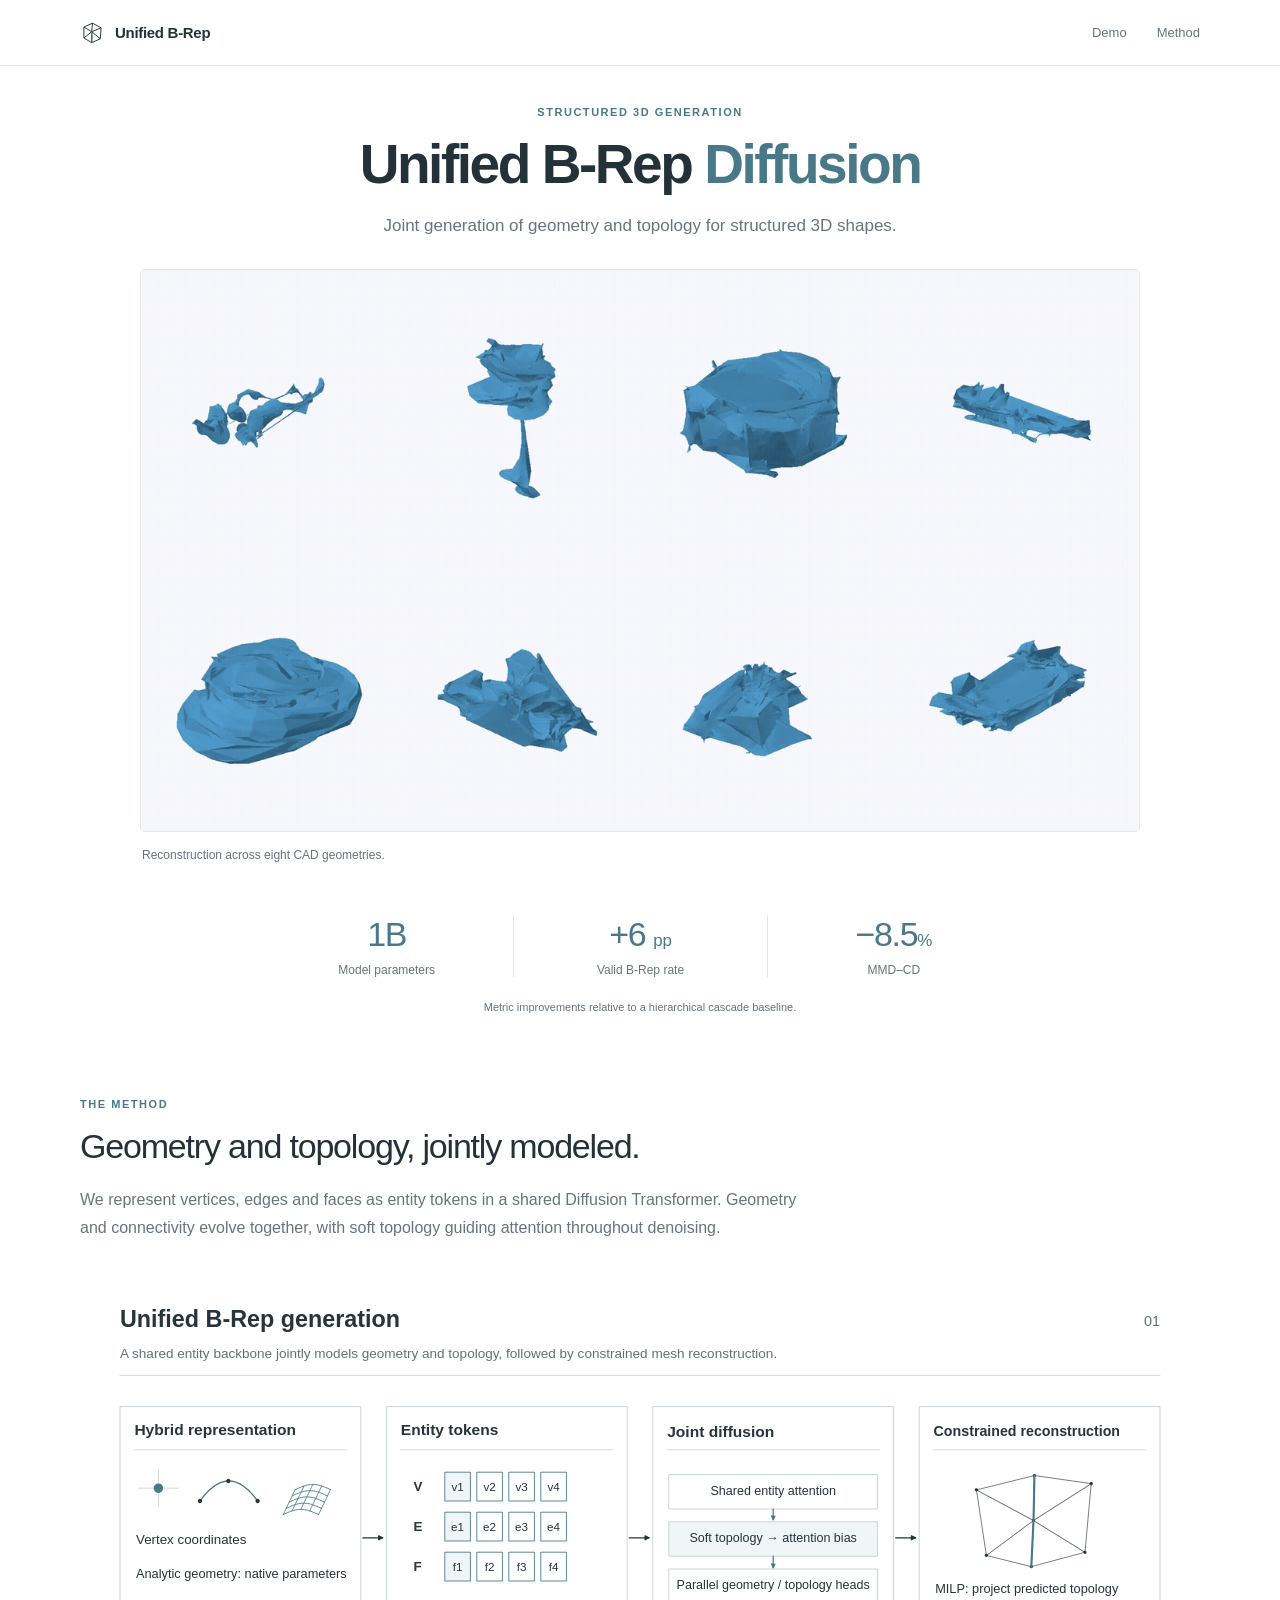
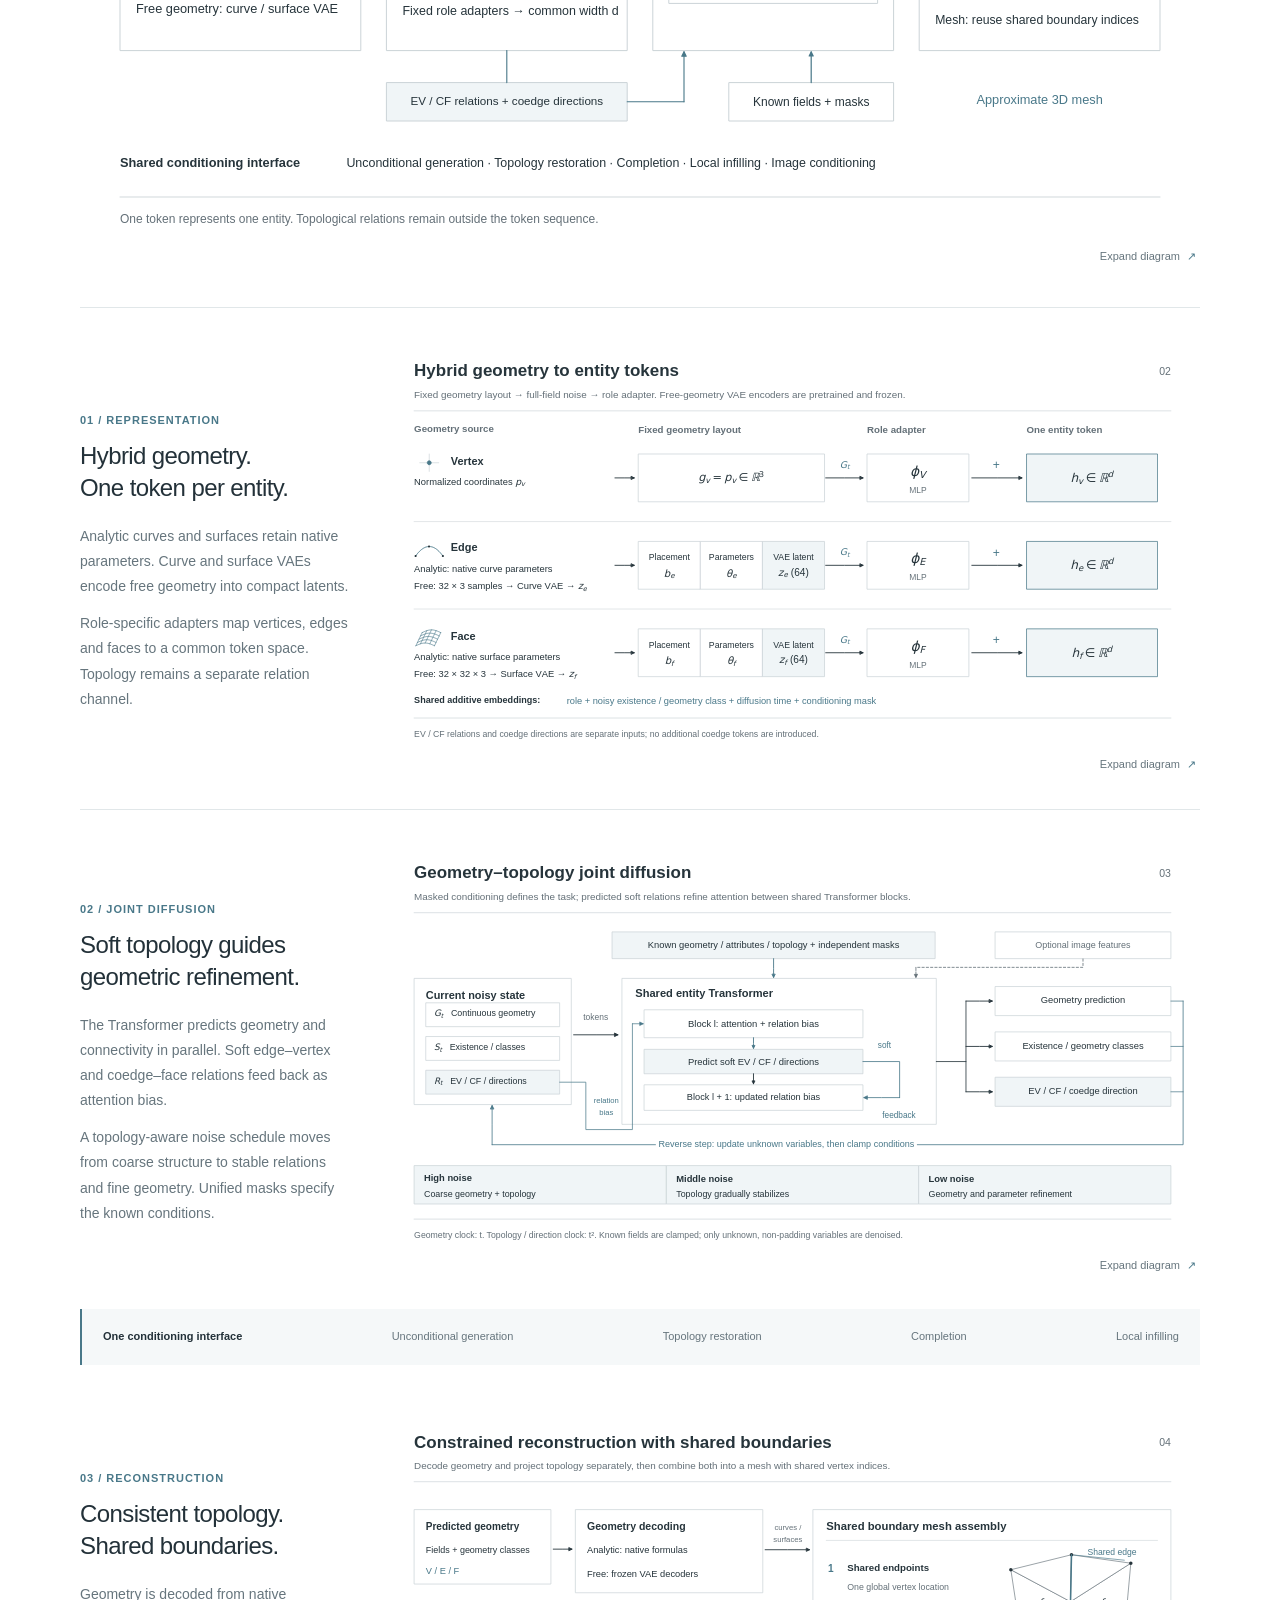
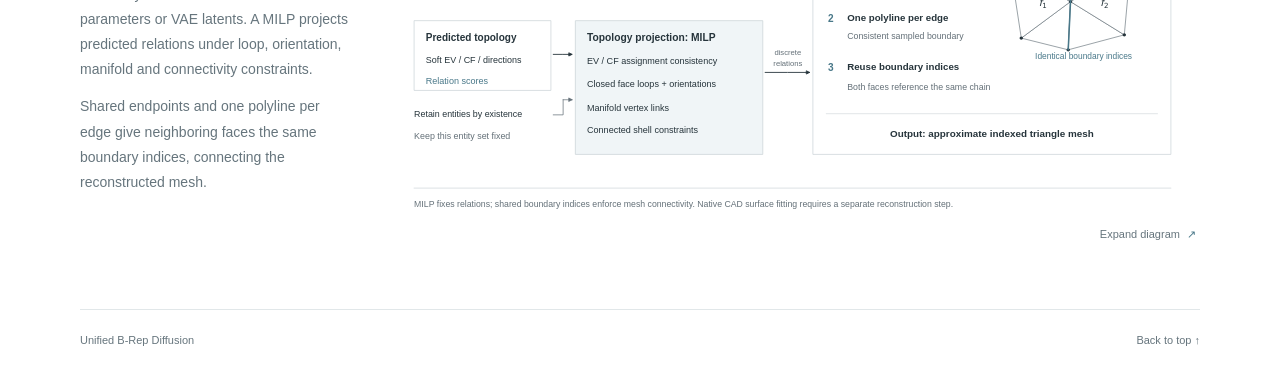
==== docs/index.html @ 4d97e1f0 "Add files via upload" ====
<!doctype html>
<html lang="en">
  <head>
    <meta charset="utf-8">
    <meta name="viewport" content="width=device-width, initial-scale=1">
    <meta name="theme-color" content="#ffffff">
    <meta name="description" content="Unified B-Rep Diffusion jointly generates geometry and topology with entity-level tokens, soft topology feedback, and consistent shared boundaries.">
    <meta property="og:type" content="website">
    <meta property="og:title" content="Unified B-Rep Diffusion">
    <meta property="og:description" content="Joint generation of geometry and topology for structured 3D shapes.">
    <meta property="og:image" content="assets/reconstruction-poster.jpg">
    <title>Unified B-Rep Diffusion</title>
    <link rel="icon" type="image/svg+xml" href="assets/favicon.svg">
    <link rel="stylesheet" href="assets/site.css">
    <script src="assets/site.js" defer></script>
  </head>
  <body id="top">
    <a class="skip-link" href="#main">Skip to content</a>
    <header class="site-header">
      <div class="header-inner">
        <a class="wordmark" href="#top" aria-label="Unified B-Rep Diffusion home">
          <svg width="25" height="25" viewBox="0 0 32 32" fill="none" aria-hidden="true">
            <path d="M5 9L16 4L27 10L26 24L15 29L5 23V9ZM5 9L15 15L27 10M15 15V29M16 4L15 15M5 23L15 15L26 24" stroke="currentColor" stroke-width="1.2" stroke-linejoin="round"/>
            <path d="M15 15V29" stroke="#497889" stroke-width="2"/>
          </svg>
          <span>Unified B-Rep</span>
        </a>
        <nav aria-label="Main navigation">
          <a href="#demo">Demo</a>
          <a href="#method">Method</a>
        </nav>
      </div>
    </header>

    <main id="main">
      <section class="hero section-width" id="demo" aria-labelledby="project-title">
        <p class="eyebrow">Structured 3D generation</p>
        <h1 id="project-title">Unified B-Rep <span>Diffusion</span></h1>
        <p class="hero-description">Joint generation of geometry and topology for structured 3D shapes.</p>

        <figure class="demo">
          <div class="demo-frame">
            <picture>
              <source media="(prefers-reduced-motion: reduce)" srcset="assets/reconstruction-poster.jpg">
              <img src="assets/reconstruction.gif" width="1280" height="720" fetchpriority="high" alt="Animated reconstruction of eight CAD geometries, progressively recovering the final 3D shapes.">
            </picture>
          </div>
          <div class="demo-bottom">
            <figcaption>Reconstruction across eight CAD geometries.</figcaption>
          </div>
        </figure>

        <div class="results" aria-label="Model highlights">
          <div><p class="result-value">1B</p><p class="result-label">Model parameters</p></div>
          <div><p class="result-value">+6 <small>pp</small></p><p class="result-label">Valid B-Rep rate</p></div>
          <div><p class="result-value">−8.5<small>%</small></p><p class="result-label">MMD–CD</p></div>
        </div>
        <p class="results-note">Metric improvements relative to a hierarchical cascade baseline.</p>
      </section>

      <section class="method section-width" id="method" aria-labelledby="method-title">
        <div class="section-intro">
          <p class="eyebrow">The method</p>
          <h2 id="method-title">Geometry and topology, jointly modeled.</h2>
          <p>We represent vertices, edges and faces as entity tokens in a shared Diffusion Transformer. Geometry and connectivity evolve together, with soft topology guiding attention throughout denoising.</p>
        </div>
        <figure class="overview-figure">
          <a class="figure-link" href="assets/figures/01_overview.svg" target="_blank" rel="noopener" data-figure data-title="Unified B-Rep generation — method overview" aria-label="Enlarge the method overview diagram">
            <img src="assets/figures/01_overview.svg" width="1008" height="504" loading="lazy" decoding="async" alt="Method overview: hybrid representation, entity tokens, joint geometry–topology diffusion, and constrained reconstruction. Topological relations and known-field masks enter through separate channels.">
            <span class="expand-label">Expand diagram <span aria-hidden="true">↗</span></span>
          </a>
        </figure>

        <article class="method-step" aria-labelledby="representation-title">
          <div class="step-copy">
            <p class="step-number">01 / Representation</p>
            <h3 id="representation-title">Hybrid geometry.<br> One token per entity.</h3>
            <p>Analytic curves and surfaces retain native parameters. Curve and surface VAEs encode free geometry into compact latents.</p>
            <p>Role-specific adapters map vertices, edges and faces to a common token space. Topology remains a separate relation channel.</p>
          </div>
          <figure>
            <a class="figure-link" href="assets/figures/02_representation_tokens.svg" target="_blank" rel="noopener" data-figure data-title="Hybrid geometry to entity tokens" aria-label="Enlarge the hybrid geometry and tokenization diagram">
              <img src="assets/figures/02_representation_tokens.svg" width="1008" height="504" loading="lazy" decoding="async" alt="Vertex coordinates and fixed edge and face layouts containing placement, analytic parameters and VAE latents pass through role adapters to become one token per entity. Noisy attributes, time and mask embeddings are added.">
              <span class="expand-label">Expand diagram <span aria-hidden="true">↗</span></span>
            </a>
          </figure>
        </article>

        <article class="method-step" aria-labelledby="diffusion-title">
          <div class="step-copy">
            <p class="step-number">02 / Joint diffusion</p>
            <h3 id="diffusion-title">Soft topology guides<br> geometric refinement.</h3>
            <p>The Transformer predicts geometry and connectivity in parallel. Soft edge–vertex and coedge–face relations feed back as attention bias.</p>
            <p>A topology-aware noise schedule moves from coarse structure to stable relations and fine geometry. Unified masks specify the known conditions.</p>
          </div>
          <figure>
            <a class="figure-link" href="assets/figures/03_joint_diffusion.svg" target="_blank" rel="noopener" data-figure data-title="Geometry–topology joint diffusion" aria-label="Enlarge the joint diffusion diagram">
              <img src="assets/figures/03_joint_diffusion.svg" width="1008" height="504" loading="lazy" decoding="async" alt="Noisy geometry, attributes and relations enter a shared Transformer. Predicted soft topology updates attention bias between blocks. Parallel heads update unknown fields while known conditions stay fixed. The noise schedule shifts from joint recovery toward geometry refinement.">
              <span class="expand-label">Expand diagram <span aria-hidden="true">↗</span></span>
            </a>
          </figure>
        </article>

        <div class="conditioning-strip" aria-label="Generation tasks supported by unified mask conditioning">
          <span class="conditioning-label">One conditioning interface</span>
          <span>Unconditional generation</span>
          <span>Topology restoration</span>
          <span>Completion</span>
          <span>Local infilling</span>
        </div>

        <article class="method-step final-step" aria-labelledby="reconstruction-title">
          <div class="step-copy">
            <p class="step-number">03 / Reconstruction</p>
            <h3 id="reconstruction-title">Consistent topology.<br> Shared boundaries.</h3>
            <p>Geometry is decoded from native parameters or VAE latents. A MILP projects predicted relations under loop, orientation, manifold and connectivity constraints.</p>
            <p>Shared endpoints and one polyline per edge give neighboring faces the same boundary indices, connecting the reconstructed mesh.</p>
          </div>
          <figure>
            <a class="figure-link" href="assets/figures/04_constrained_reconstruction.svg" target="_blank" rel="noopener" data-figure data-title="Constrained reconstruction with shared boundaries" aria-label="Enlarge the constrained reconstruction diagram">
              <img src="assets/figures/04_constrained_reconstruction.svg" width="1008" height="504" loading="lazy" decoding="async" alt="Geometry decoding and MILP topology projection feed shared-boundary mesh assembly. Shared endpoints, one polyline per edge, and reused boundary indices connect adjacent faces.">
              <span class="expand-label">Expand diagram <span aria-hidden="true">↗</span></span>
            </a>
          </figure>
        </article>
      </section>
    </main>

    <footer class="site-footer section-width">
      <span>Unified B-Rep Diffusion</span>
      <a href="#top">Back to top <span aria-hidden="true">↑</span></a>
    </footer>

    <dialog class="figure-dialog" id="figure-dialog" aria-labelledby="figure-dialog-title">
      <div class="dialog-toolbar">
        <h2 id="figure-dialog-title">Method diagram</h2>
        <div>
          <button type="button" id="zoom-figure" aria-pressed="false">Zoom in</button>
          <button type="button" id="close-figure" aria-label="Close enlarged diagram">Close <span aria-hidden="true">×</span></button>
        </div>
      </div>
      <div class="figure-dialog-scroll"><img id="expanded-figure" alt=""></div>
    </dialog>
  </body>
</html>
---- docs/assets/site.css ----
:root {
  --ink: #233139;
  --muted: #66757d;
  --accent: #497889;
  --rule: #e1e7e9;
  --wash: #f5f8f9;
  --page-width: 1120px;
  font-family: -apple-system, BlinkMacSystemFont, "Segoe UI", Arial, sans-serif;
  color: var(--ink);
  background: #fff;
  font-synthesis: none;
  text-rendering: optimizeLegibility;
  -webkit-font-smoothing: antialiased;
}
* { box-sizing: border-box; }
html { scroll-behavior: smooth; scroll-padding-top: 84px; }
body { margin: 0; }
a { color: inherit; text-decoration: none; }
button { font: inherit; }
button, a { -webkit-tap-highlight-color: transparent; }
a:focus-visible, button:focus-visible { outline: 2px solid var(--accent); outline-offset: 5px; }
button { cursor: pointer; }
figure, h1, h2, h3, p { margin: 0; }
img { display: block; width: 100%; height: auto; }
[hidden] { display: none !important; }
.section-width { width: min(var(--page-width), calc(100% - 64px)); margin-inline: auto; }
.skip-link { position: fixed; top: 12px; left: 16px; padding: 12px 18px; background: #fff; border: 1px solid var(--accent); transform: translateY(-180%); z-index: 20; }
.skip-link:focus { transform: translateY(0); }
.site-header { height: 66px; border-bottom: 1px solid var(--rule); }
.header-inner { height: 100%; width: min(var(--page-width), calc(100% - 64px)); margin-inline: auto; display: flex; align-items: center; justify-content: space-between; }
.wordmark { display: inline-flex; align-items: center; gap: 10px; font-size: 15px; font-weight: 600; letter-spacing: -.02em; }
.wordmark svg { flex-shrink: 0; }
nav { display: flex; align-items: center; gap: 30px; }
nav a { font-size: 13px; color: var(--muted); padding: 12px 0; transition: color .15s; }
nav a:hover { color: var(--accent); }
.hero { padding-top: 38px; text-align: center; }
.eyebrow { color: var(--accent); font-size: 11px; font-weight: 600; letter-spacing: .14em; text-transform: uppercase; line-height: 1.5; }
h1 { margin-top: 13px; font-size: clamp(32px, 4.3vw, 56px); line-height: 1.12; letter-spacing: -.045em; font-weight: 600; }
h1 span { color: var(--accent); }
.hero-description { margin-top: 17px; font-size: 17px; line-height: 1.6; color: var(--muted); }
.demo { max-width: 1000px; margin: 30px auto 0; }
.demo-frame { overflow: hidden; border: 1px solid var(--rule); border-radius: 5px; background: #f7f9fc; aspect-ratio: 16 / 9; }
.demo picture { display: block; width: 100%; height: 100%; }
.demo img { width: 100%; height: 100%; object-fit: contain; }
.demo-bottom { display: flex; justify-content: space-between; align-items: center; gap: 20px; min-height: 48px; padding: 10px 2px; text-align: left; }
.demo figcaption { font-size: 12px; color: var(--muted); line-height: 1.6; }
.results { max-width: 760px; margin: 35px auto 0; display: grid; grid-template-columns: repeat(3, 1fr); }
.results > div + div { border-left: 1px solid var(--rule); }
.result-value { color: var(--accent); font-size: 34px; font-weight: 500; letter-spacing: -.04em; line-height: 1.15; font-variant-numeric: tabular-nums; }
.result-value small { font-size: 17px; letter-spacing: -.015em; }
.result-label { color: var(--muted); font-size: 12px; margin-top: 9px; }
.results-note { color: var(--muted); font-size: 11px; line-height: 1.6; margin-top: 22px; }
.method { margin-top: 79px; }
.section-intro { max-width: 740px; }
h2 { font-size: clamp(25px, 3vw, 34px); font-weight: 500; line-height: 1.25; letter-spacing: -.035em; }
.section-intro h2 { margin-top: 13px; }
.section-intro > p:last-child { font-size: 16px; line-height: 1.8; margin-top: 18px; color: var(--muted); }
.overview-figure { margin-top: 28px; padding: 14px 0 6px; }
.figure-link { display: block; position: relative; background: #fff; }
.figure-link img { transition: opacity .18s; }
.figure-link:hover img { opacity: .86; }
.expand-label { display: block; padding: 5px 4px 10px; font-size: 11px; text-align: right; color: var(--muted); }
.expand-label > span { margin-left: 4px; color: var(--accent); }
.method-step { display: grid; grid-template-columns: 270px minmax(0, 1fr); gap: 35px; padding-top: 37px; margin-top: 28px; border-top: 1px solid var(--rule); align-items: center; }
.step-number { color: var(--accent); font-size: 11px; font-weight: 600; text-transform: uppercase; letter-spacing: .09em; }
h3 { font-size: 24px; line-height: 1.35; font-weight: 500; letter-spacing: -.025em; }
.step-copy h3 { margin: 14px 0 19px; }
.step-copy > p:not(.step-number) { font-size: 14px; line-height: 1.8; color: var(--muted); }
.step-copy > p + p:not(.step-number) { margin-top: 12px; }
.conditioning-strip { display: flex; flex-wrap: wrap; align-items: center; justify-content: space-between; gap: 12px 18px; margin: 27px 0 0; padding: 19px 21px; background: var(--wash); font-size: 11px; color: var(--muted); border-left: 2px solid var(--accent); line-height: 1.6; }
.conditioning-label { color: var(--ink); font-weight: 600; }
.final-step { border-top: 0; margin-top: 14px; }
.site-footer { display: flex; align-items: center; justify-content: space-between; border-top: 1px solid var(--rule); margin-top: 58px; padding-top: 24px; padding-bottom: 30px; font-size: 11px; color: var(--muted); }
.site-footer a:hover { color: var(--accent); }
.figure-dialog { width: min(1400px, calc(100vw - 40px)); max-width: none; max-height: calc(100dvh - 40px); padding: 0; border: 1px solid var(--rule); border-radius: 5px; color: var(--ink); background: #fff; }
.figure-dialog::backdrop { background: rgb(21 36 44 / 55%); }
.dialog-toolbar { display: flex; justify-content: space-between; align-items: center; gap: 20px; padding: 16px 20px; border-bottom: 1px solid var(--rule); }
.dialog-toolbar h2 { font-size: 15px; letter-spacing: -.01em; }
.dialog-toolbar > div { display: flex; flex-shrink: 0; gap: 15px; }
.dialog-toolbar button { padding: 7px 0; background: none; border: 0; color: var(--accent); font-size: 12px; }
.dialog-toolbar button > span { margin-left: 5px; font-size: 18px; vertical-align: -1px; }
.figure-dialog-scroll { overflow: auto; max-height: calc(100dvh - 125px); padding: 10px; overscroll-behavior: contain; }
.figure-dialog-scroll img { width: 100%; min-width: 0; max-width: none; }
.figure-dialog.is-zoomed .figure-dialog-scroll img { width: 1800px; min-width: 100%; }
body.diagram-open { overflow: hidden; }
@media (min-width: 1500px) { .hero { padding-top: 48px; } }
@media (max-width: 850px) {
  .section-width, .header-inner { width: calc(100% - 40px); }
  .method-step { grid-template-columns: 230px minmax(0, 1fr); gap: 18px; }
  h3 { font-size: 21px; }
  .step-copy > p:not(.step-number) { font-size: 13px; }
  .conditioning-strip { justify-content: flex-start; gap: 10px 20px; }
}
@media (max-width: 640px) {
  html { scroll-padding-top: 25px; }
  .section-width, .header-inner { width: calc(100% - 32px); }
  .site-header { height: 60px; }
  .wordmark { font-size: 14px; gap: 8px; }
  nav { gap: 22px; }
  .hero { padding-top: 32px; }
  .eyebrow { font-size: 10px; }
  h1 { max-width: 360px; margin: 12px auto 0; font-size: 37px; line-height: 1.18; }
  h1 span { display: block; }
  .hero-description { max-width: 320px; font-size: 14px; margin: 16px auto 0; }
  .demo { margin-top: 24px; }
  .demo-bottom { flex-wrap: wrap; gap: 5px; padding: 10px 0; }
  .demo figcaption { width: 100%; font-size: 11px; }
  .results { margin-top: 25px; }
  .result-value { font-size: 27px; }
  .result-value small { font-size: 14px; }
  .result-label { font-size: 10px; }
  .results-note { font-size: 10px; margin-top: 18px; }
  .method { margin-top: 56px; }
  .section-intro > p:last-child { font-size: 14px; line-height: 1.8; margin-top: 15px; }
  .overview-figure { margin-top: 20px; padding-top: 0; }
  .method-step { grid-template-columns: 1fr; gap: 19px; padding-top: 28px; margin-top: 24px; }
  h3 { font-size: 23px; }
  .step-copy h3 { margin-bottom: 14px; }
  .step-copy h3 br { display: none; }
  .step-copy > p:not(.step-number) { font-size: 14px; }
  .conditioning-strip { padding: 16px; gap: 9px 19px; }
  .conditioning-label { width: 100%; }
  .site-footer { margin-top: 39px; padding: 20px 0 25px; font-size: 10px; }
  .figure-dialog { width: calc(100vw - 20px); max-height: calc(100dvh - 24px); }
  .dialog-toolbar { padding: 10px 12px; gap: 10px; align-items: flex-start; }
  .dialog-toolbar h2 { font-size: 12px; line-height: 1.5; padding: 7px 0; }
  .dialog-toolbar > div { gap: 12px; }
  .dialog-toolbar button { font-size: 11px; min-height: 36px; }
  .figure-dialog-scroll { max-height: calc(100dvh - 108px); padding: 4px; }
  .figure-dialog.is-zoomed .figure-dialog-scroll img { width: 1400px; }
}
@media (prefers-reduced-motion: reduce) {
  html { scroll-behavior: auto; }
  *, *::before, *::after { transition: none !important; }
}
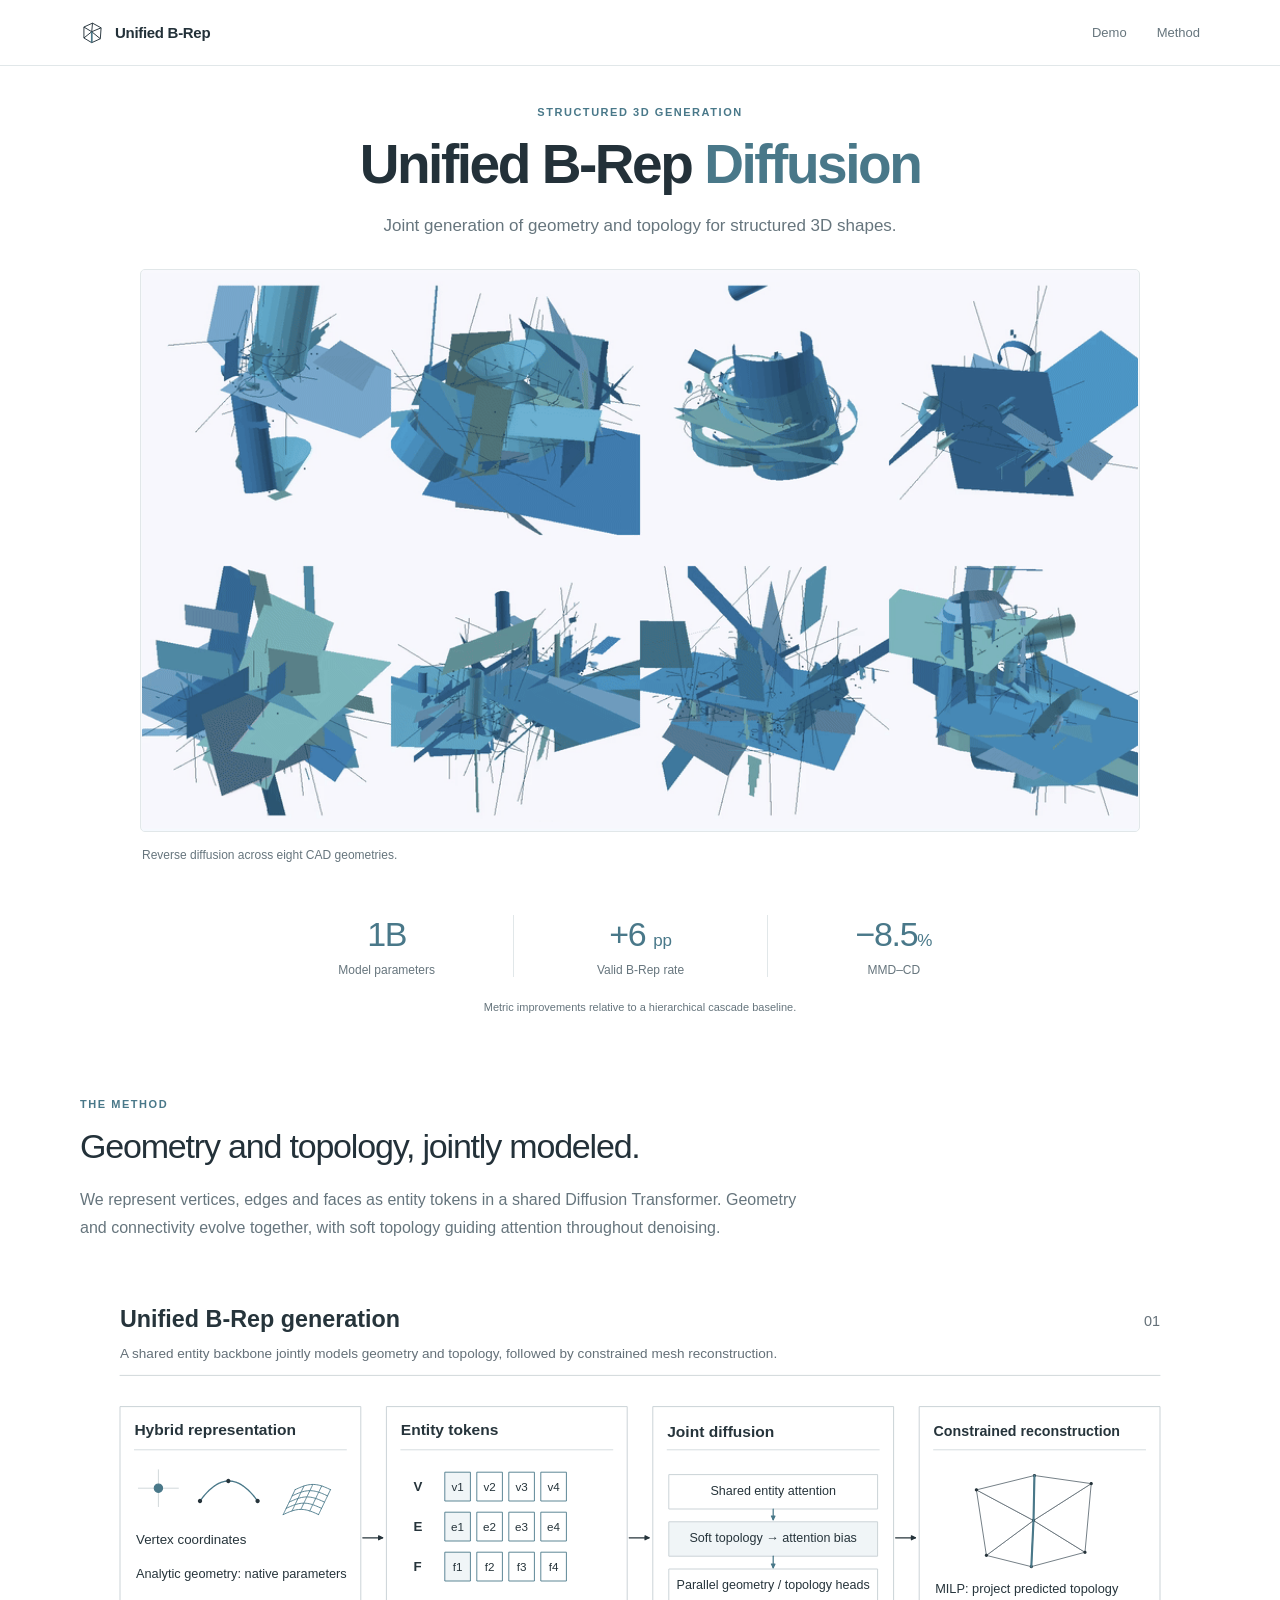
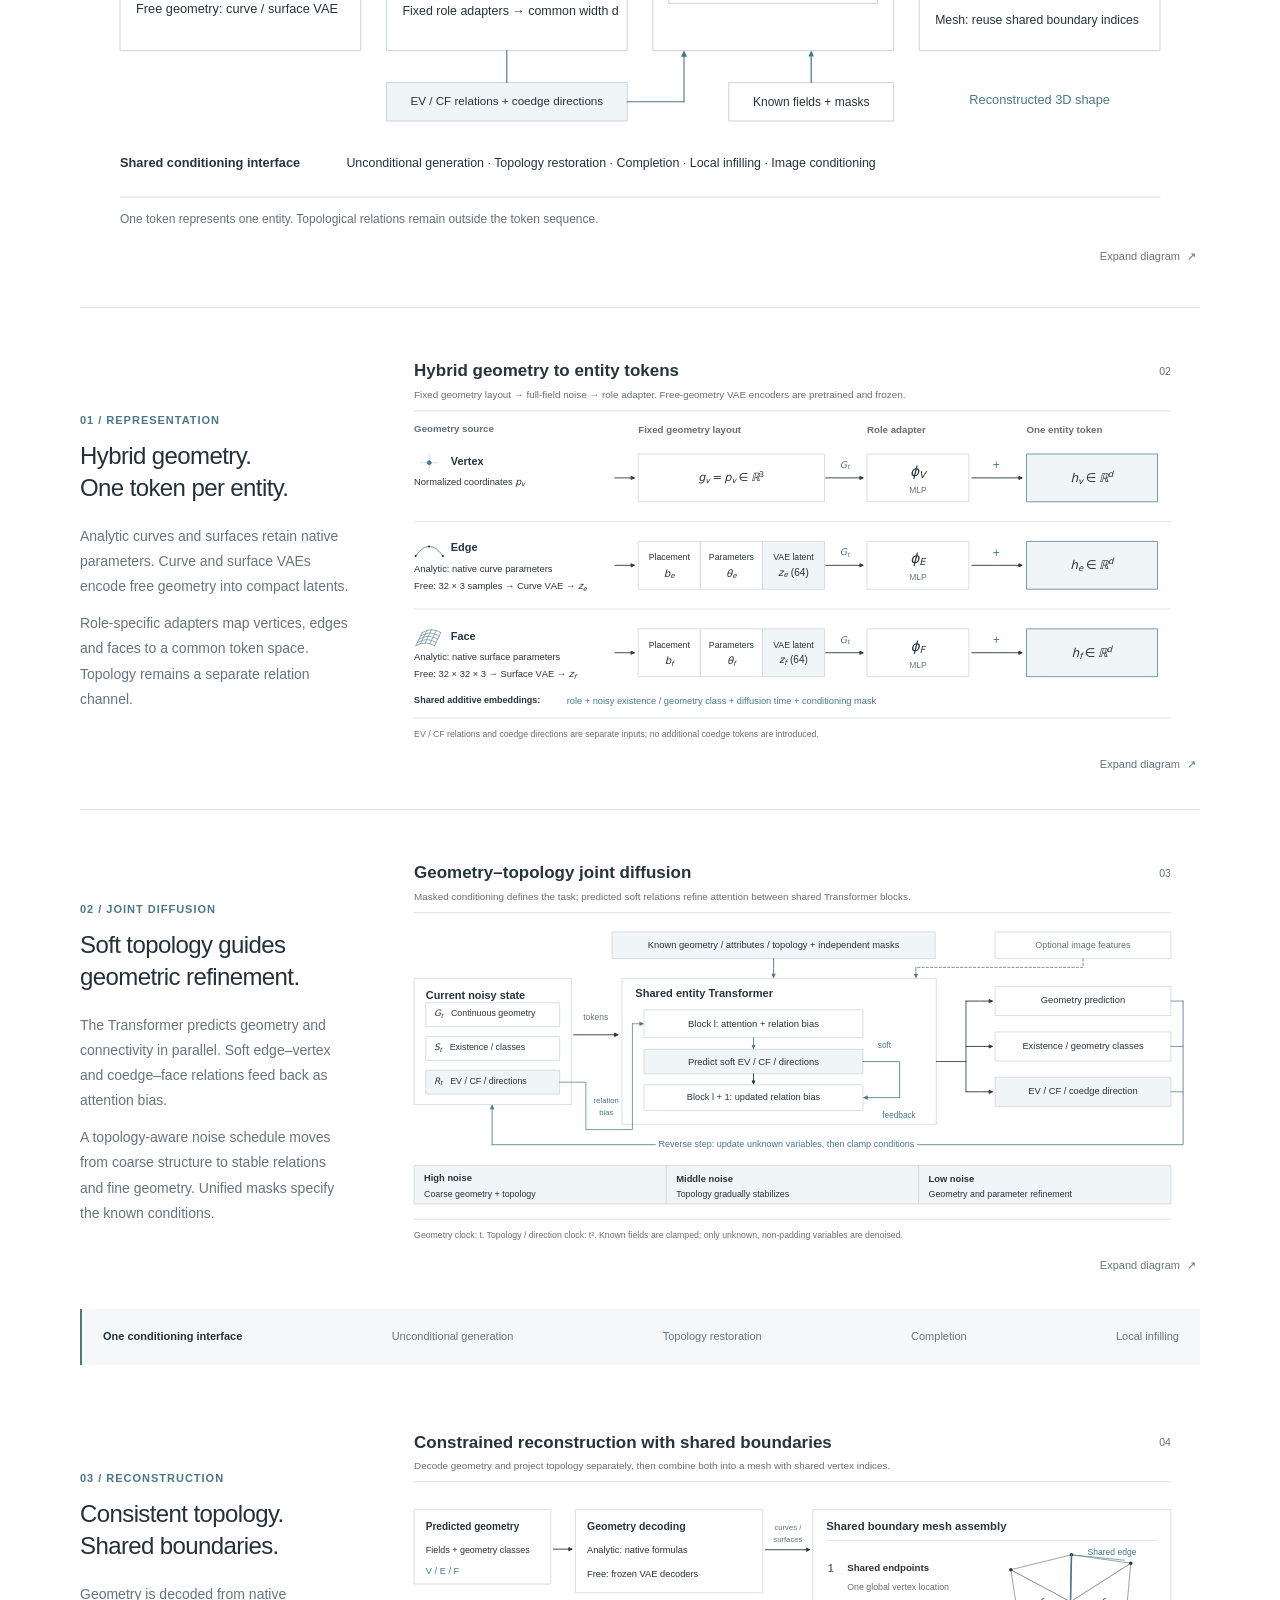
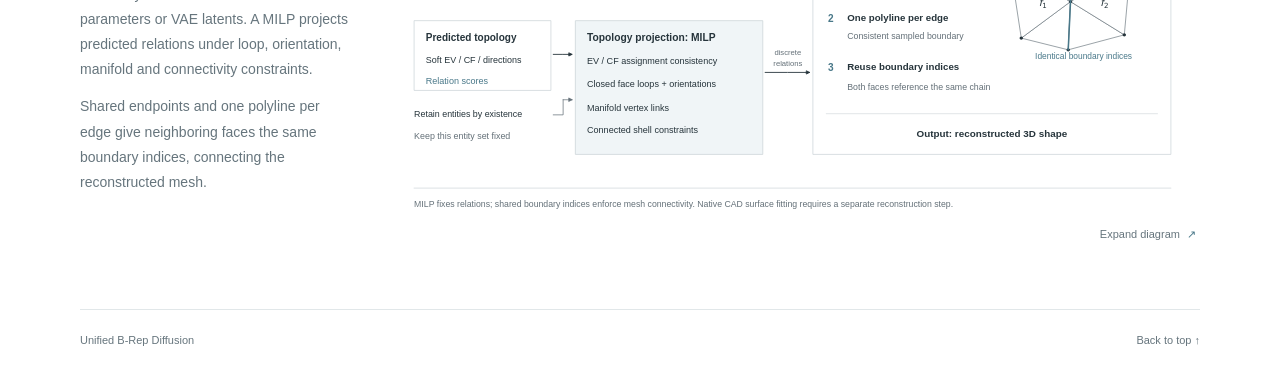
==== commit 86622f1e: "update demo" ====
--- a/docs/index.html
+++ b/docs/index.html
@@ -8,7 +8,7 @@
     <meta property="og:type" content="website">
     <meta property="og:title" content="Unified B-Rep Diffusion">
     <meta property="og:description" content="Joint generation of geometry and topology for structured 3D shapes.">
-    <meta property="og:image" content="assets/reconstruction-poster.jpg">
+    <meta property="og:image" content="assets/overview_entity_ddpm_reverse_9-16s-poster.jpg">
     <title>Unified B-Rep Diffusion</title>
     <link rel="icon" type="image/svg+xml" href="assets/favicon.svg">
     <link rel="stylesheet" href="assets/site.css">
@@ -41,12 +41,12 @@
         <figure class="demo">
           <div class="demo-frame">
             <picture>
-              <source media="(prefers-reduced-motion: reduce)" srcset="assets/reconstruction-poster.jpg">
-              <img src="assets/reconstruction.gif" width="1280" height="720" fetchpriority="high" alt="Animated reconstruction of eight CAD geometries, progressively recovering the final 3D shapes.">
+              <source media="(prefers-reduced-motion: reduce)" srcset="assets/overview_entity_ddpm_reverse_9-16s-poster.jpg">
+              <img src="assets/overview_entity_ddpm_reverse_9-16s.gif" width="960" height="540" fetchpriority="high" alt="Reverse diffusion across eight CAD geometries, progressively transforming noisy entities into the final 3D shapes.">
             </picture>
           </div>
           <div class="demo-bottom">
-            <figcaption>Reconstruction across eight CAD geometries.</figcaption>
+            <figcaption>Reverse diffusion across eight CAD geometries.</figcaption>
           </div>
         </figure>
 
